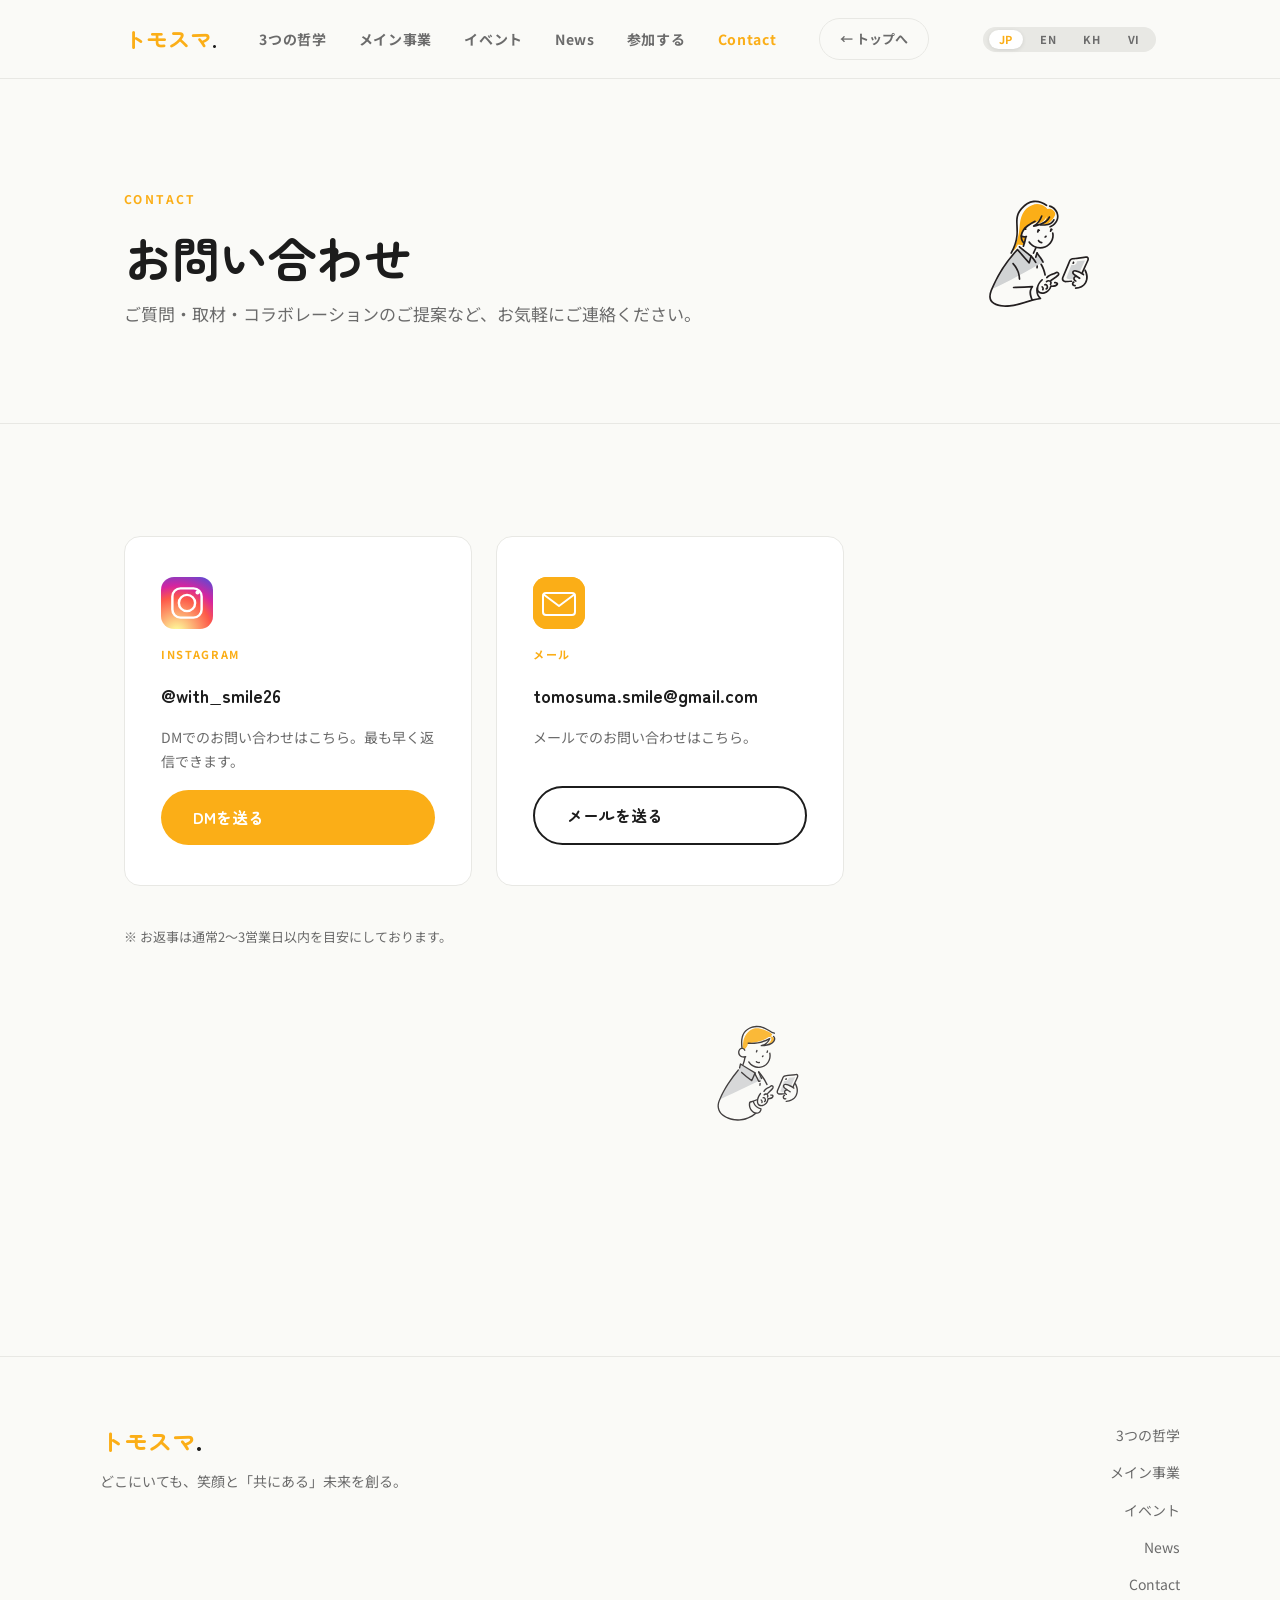
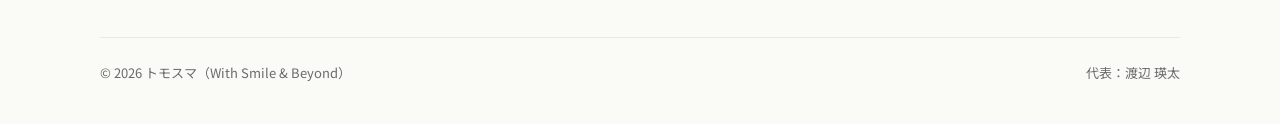
==== contact.html @ 536a94fe "feat: 全ページのナビに参加する→recruit.htmlリンク追加" ====
<!DOCTYPE html>
<html lang="ja">
<head>
  <meta charset="UTF-8" />
  <meta name="viewport" content="width=device-width, initial-scale=1.0" />
  <title>Contact｜トモスマ</title>
  <link rel="preconnect" href="https://fonts.googleapis.com" />
  <link rel="preconnect" href="https://fonts.gstatic.com" crossorigin />
  <link href="https://fonts.googleapis.com/css2?family=Noto+Sans+JP:wght@400;700&family=Noto+Sans+Khmer:wght@400;700&family=Zen+Maru+Gothic:wght@400;700&display=swap" rel="stylesheet" />
  <link rel="stylesheet" href="style.css" />
  <style>
    /* ---- CONTACT ONLY ---- */

    /* ヒーローレイアウト（テキスト＋イラスト横並び） */
    .page-hero .hero-inner {
      display: flex;
      align-items: center;
      gap: 48px;
    }
    .page-hero .hero-text { flex: 1; }
    .page-hero .hero-illust {
      flex: 0 0 220px;
      display: flex;
      justify-content: center;
    }
    .page-hero .hero-illust img {
      width: 200px;
      height: auto;
    }

    /* カードグリッド */
    .contact-grid {
      display: grid;
      grid-template-columns: repeat(auto-fill, minmax(300px, 1fr));
      gap: 24px;
      margin-top: 56px;
      max-width: 720px;
    }

    .contact-card {
      background: var(--color-surface);
      border: 1px solid var(--color-border);
      border-radius: var(--radius-md);
      padding: 40px 36px;
      display: flex;
      flex-direction: column;
      gap: 16px;
      transition: transform .25s, box-shadow .25s;
    }
    .contact-card:hover {
      transform: translateY(-4px);
      box-shadow: 0 16px 48px rgba(0,0,0,.08);
    }

    /* ロゴエリア */
    .contact-logo {
      width: 52px;
      height: 52px;
      border-radius: 14px;
      display: flex;
      align-items: center;
      justify-content: center;
      flex-shrink: 0;
    }
    .contact-logo svg { width: 52px; height: 52px; }

    /* メールロゴ背景 */
    .contact-logo-mail {
      background: var(--color-accent);
      border-radius: 14px;
    }

    .contact-service {
      font-size: 11px;
      font-weight: 700;
      letter-spacing: .15em;
      text-transform: uppercase;
      color: var(--color-accent);
    }

    .contact-id {
      font-family: var(--font-heading);
      font-size: 18px;
      font-weight: 700;
      word-break: break-all;
    }

    .contact-desc {
      font-size: 14px;
      color: var(--color-muted);
      line-height: 1.7;
      flex: 1;
    }

    .contact-note {
      margin-top: 40px;
      font-size: 13px;
      color: var(--color-muted);
    }

    /* カード下イラスト */
    .contact-illust-row {
      display: flex;
      justify-content: flex-end;
      margin-top: 48px;
      max-width: 720px;
      opacity: .85;
    }
    .contact-illust-row img { width: 160px; height: auto; }

    @media (max-width: 640px) {
      .contact-grid { grid-template-columns: 1fr; }
      .page-hero .hero-inner { flex-direction: column; gap: 24px; }
      .page-hero .hero-illust { flex: none; }
    }
  </style>
</head>
<body>

  <header>
    <nav>
      <a href="index.html" class="nav-logo">トモスマ<span>.</span></a>
      <ul class="nav-links">
        <li><a href="index.html#philosophy" data-i18n="nav.philosophy">3つの哲学</a></li>
        <li><a href="index.html#service"    data-i18n="nav.service">メイン事業</a></li>
        <li><a href="events.html"           data-i18n="nav.events">イベント</a></li>
        <li><a href="news.html"             data-i18n="nav.news">News</a></li>
        <li><a href="recruit.html"          data-i18n="nav.join">参加する</a></li>
        <li><a href="contact.html" class="active" data-i18n="nav.contact">Contact</a></li>
      </ul>
      <a href="index.html" style="display:inline-flex;align-items:center;gap:6px;padding:9px 20px;border-radius:99px;border:1.5px solid var(--color-border);font-size:13px;font-weight:700;color:var(--color-muted);transition:all .2s;white-space:nowrap;" onmouseover="this.style.borderColor='var(--color-accent)';this.style.color='var(--color-accent)'" onmouseout="this.style.borderColor='var(--color-border)';this.style.color='var(--color-muted)'" data-i18n="nav.back">← トップへ</a>
      <div class="lang-toggle" role="group" aria-label="言語切り替え">
        <button class="lang-btn" data-lang="ja">JP</button>
        <span class="lang-sep">|</span>
        <button class="lang-btn" data-lang="en">EN</button>
        <span class="lang-sep">|</span>
        <button class="lang-btn" data-lang="km">KH</button>
        <span class="lang-sep">|</span>
        <button class="lang-btn" data-lang="vi">VI</button>
      </div>
    </nav>
  </header>

  <main>
    <!-- PAGE HERO -->
    <section class="page-hero">
      <div class="container">
        <div class="hero-inner">
          <div class="hero-text">
            <p class="section-label" data-i18n="contact.label">Contact</p>
            <h1 class="section-title" data-i18n="contact.title">お問い合わせ</h1>
            <p class="section-body" style="margin-bottom:0;" data-i18n="contact.body">ご質問・取材・コラボレーションのご提案など、お気軽にご連絡ください。</p>
          </div>
          <!-- loosedrawing.com イラスト（スマホで話す女性） -->
          <div class="hero-illust">
            <img src="assets/illust/1170.svg" alt="" loading="lazy" />
          </div>
        </div>
      </div>
    </section>

    <!-- CONTACT CARDS -->
    <section class="section" style="padding-top: 56px;">
      <div class="container">
        <div class="contact-grid">

          <!-- Instagram -->
          <div class="contact-card">
            <!-- Instagram 公式グリフロゴ（SVGインライン） -->
            <div class="contact-logo">
              <svg viewBox="0 0 32 32" xmlns="http://www.w3.org/2000/svg" aria-label="Instagram">
                <defs>
                  <radialGradient id="ig-bg" cx="30%" cy="107%" r="150%">
                    <stop offset="0%"  stop-color="#fdf497"/>
                    <stop offset="5%"  stop-color="#fdf497"/>
                    <stop offset="45%" stop-color="#fd5949"/>
                    <stop offset="60%" stop-color="#d6249f"/>
                    <stop offset="90%" stop-color="#285AEB"/>
                  </radialGradient>
                </defs>
                <rect width="32" height="32" rx="8" fill="url(#ig-bg)"/>
                <rect x="7" y="7" width="18" height="18" rx="5" fill="none" stroke="white" stroke-width="1.5"/>
                <circle cx="16" cy="16" r="5" fill="none" stroke="white" stroke-width="1.5"/>
                <circle cx="22.5" cy="9.5" r="1.3" fill="white"/>
              </svg>
            </div>
            <p class="contact-service" data-i18n="contact.ig.label">Instagram</p>
            <p class="contact-id">@with_smile26</p>
            <p class="contact-desc" data-i18n="contact.ig.desc">DMでのお問い合わせはこちら。最も早く返信できます。</p>
            <a href="https://www.instagram.com/with_smile26" target="_blank" rel="noopener" class="btn btn-primary" data-i18n="contact.ig.btn">DMを送る</a>
          </div>

          <!-- Email -->
          <div class="contact-card">
            <div class="contact-logo contact-logo-mail">
              <svg viewBox="0 0 52 52" xmlns="http://www.w3.org/2000/svg" aria-label="メール">
                <rect width="52" height="52" rx="14" fill="#fbae17"/>
                <rect x="10" y="16" width="32" height="22" rx="3" fill="none" stroke="white" stroke-width="2"/>
                <polyline points="10,17 26,29 42,17" fill="none" stroke="white" stroke-width="2" stroke-linejoin="round"/>
              </svg>
            </div>
            <p class="contact-service" data-i18n="contact.mail.label">メール</p>
            <p class="contact-id">tomosuma.smile@gmail.com</p>
            <p class="contact-desc" data-i18n="contact.mail.desc">メールでのお問い合わせはこちら。</p>
            <a href="mailto:tomosuma.smile@gmail.com" class="btn btn-outline" data-i18n="contact.mail.btn">メールを送る</a>
          </div>

        </div>

        <p class="contact-note" data-i18n="contact.note">※ お返事は通常2〜3営業日以内を目安にしております。</p>

        <!-- loosedrawing.com イラスト（スマホ操作の男性） -->
        <div class="contact-illust-row">
          <img src="assets/illust/1169.svg" alt="" loading="lazy" />
        </div>
      </div>
    </section>
  </main>

  <footer>
    <div class="footer-inner">
      <div>
        <p class="footer-brand">トモスマ<span>.</span></p>
        <p class="footer-tagline" data-i18n="footer.tagline">どこにいても、笑顔と「共にある」未来を創る。</p>
      </div>
      <ul class="footer-links">
        <li><a href="index.html#philosophy" data-i18n="nav.philosophy">3つの哲学</a></li>
        <li><a href="index.html#service"    data-i18n="nav.service">メイン事業</a></li>
        <li><a href="events.html"           data-i18n="nav.events">イベント</a></li>
        <li><a href="news.html"             data-i18n="nav.news">News</a></li>
        <li><a href="contact.html"          data-i18n="nav.contact">Contact</a></li>
      </ul>
    </div>
    <div class="footer-bottom">
      <span data-i18n="footer.copy">© 2026 トモスマ（With Smile & Beyond）</span>
      <span data-i18n="footer.founder">代表：渡辺 瑛太</span>
    </div>
  </footer>

  <script src="i18n.js"></script>
</body>
</html>
---- style.css ----
/* ============================================================
   style.css — トモスマ 共通スタイル
   デザイン変更は :root の変数だけ触ればOK
============================================================ */

/* ---- TOKENS ---- */
:root {
  --color-bg:      #FAFAF7;
  --color-text:    #1C1C1C;
  --color-muted:   #6B6B6B;
  --color-accent:  #fbae17;
  --color-accent2: #FFD166;
  --color-surface: #FFFFFF;
  --color-border:  #E8E8E4;

  --font-heading:  'Zen Maru Gothic', sans-serif;
  --font-body:     'Noto Sans JP', sans-serif;

  --radius-sm:  8px;
  --radius-md:  16px;
  --radius-lg:  32px;

  --max-width:    1080px;
  --section-gap:  120px;
}

/* ---- RESET ---- */
*, *::before, *::after { box-sizing: border-box; margin: 0; padding: 0; }
html  { scroll-behavior: smooth; }
body  {
  font-family: var(--font-body);
  background: var(--color-bg);
  color: var(--color-text);
  line-height: 1.7;
  font-size: 16px;
}
img { max-width: 100%; display: block; }
a   { color: inherit; text-decoration: none; }

/* ---- UTILITY ---- */
.container {
  max-width: var(--max-width);
  margin: 0 auto;
  padding: 0 24px;
}
.section { padding: var(--section-gap) 0; }

.section-label {
  font-size: 12px;
  letter-spacing: .2em;
  text-transform: uppercase;
  color: var(--color-accent);
  font-weight: 700;
  margin-bottom: 12px;
}
.section-title {
  font-family: var(--font-heading);
  font-size: clamp(28px, 5vw, 48px);
  line-height: 1.3;
  margin-bottom: 24px;
}
.section-body {
  color: var(--color-muted);
  max-width: 640px;
  font-size: 17px;
}

/* ---- BUTTONS ---- */
.btn {
  display: inline-flex;
  align-items: center;
  gap: 8px;
  padding: 14px 32px;
  border-radius: var(--radius-lg);
  font-weight: 700;
  font-family: var(--font-heading);
  cursor: pointer;
  border: none;
  transition: transform .2s, box-shadow .2s;
}
.btn:hover { transform: translateY(-2px); box-shadow: 0 8px 24px rgba(0,0,0,.12); }
.btn-primary { background: var(--color-accent); color: #fff; }
.btn-outline  { border: 2px solid var(--color-text); color: var(--color-text); background: transparent; }
.btn-white    { background: #fff; color: var(--color-accent); }

/* ---- HEADER ---- */
header {
  position: sticky;
  top: 0;
  z-index: 100;
  background: rgba(250,250,247,.92);
  backdrop-filter: blur(12px);
  border-bottom: 1px solid var(--color-border);
}
nav {
  display: flex;
  align-items: center;
  justify-content: space-between;
  padding: 18px 24px;
  max-width: var(--max-width);
  margin: 0 auto;
}
.nav-logo {
  font-family: var(--font-heading);
  font-size: 22px;
  font-weight: 700;
  color: var(--color-accent);
}
.nav-logo span { color: var(--color-text); }
.nav-links {
  display: flex;
  list-style: none;
  gap: 32px;
}
.nav-links a {
  font-size: 14px;
  font-weight: 700;
  letter-spacing: .05em;
  color: var(--color-muted);
  transition: color .2s;
}
.nav-links a:hover,
.nav-links a.active { color: var(--color-accent); }
.nav-cta { margin-left: 24px; }

/* ---- PAGE HERO (inner pages) ---- */
.page-hero {
  padding: 80px 0 64px;
  border-bottom: 1px solid var(--color-border);
}
.page-hero .section-label { margin-bottom: 16px; }
.page-hero .section-title  { margin-bottom: 12px; }
.page-hero .section-body   { margin-bottom: 0; }

/* ---- TAG / BADGE ---- */
.tag {
  display: inline-block;
  font-size: 12px;
  font-weight: 700;
  padding: 4px 14px;
  border-radius: 99px;
  border: 1px solid var(--color-border);
  background: var(--color-bg);
  color: var(--color-muted);
}
.tag-accent { background: var(--color-accent); color: #fff; border-color: var(--color-accent); }
.tag-yellow { background: var(--color-accent2); color: var(--color-text); border-color: var(--color-accent2); }

/* ---- FOOTER ---- */
footer {
  padding: 64px 24px 40px;
  border-top: 1px solid var(--color-border);
  margin-top: 80px;
}
.footer-inner {
  max-width: var(--max-width);
  margin: 0 auto;
  display: grid;
  grid-template-columns: 1fr auto;
  gap: 48px;
  align-items: start;
}
.footer-brand {
  font-family: var(--font-heading);
  font-size: 24px;
  font-weight: 700;
  color: var(--color-accent);
  margin-bottom: 8px;
}
.footer-brand span { color: var(--color-text); }
.footer-tagline { color: var(--color-muted); font-size: 14px; }
.footer-links {
  display: flex;
  flex-direction: column;
  gap: 10px;
  list-style: none;
  text-align: right;
}
.footer-links a { font-size: 14px; color: var(--color-muted); transition: color .2s; }
.footer-links a:hover { color: var(--color-accent); }
.footer-bottom {
  max-width: var(--max-width);
  margin: 40px auto 0;
  padding-top: 24px;
  border-top: 1px solid var(--color-border);
  font-size: 13px;
  color: var(--color-muted);
  display: flex;
  justify-content: space-between;
  flex-wrap: wrap;
  gap: 8px;
}

/* ---- LANG TOGGLE ---- */
.lang-toggle {
  display: inline-flex;
  align-items: center;
  gap: 2px;
  background: var(--color-border);
  border-radius: 99px;
  padding: 3px 6px;
  margin-left: 12px;
}
.lang-btn {
  border: none;
  background: transparent;
  font-size: 11px;
  font-weight: 700;
  letter-spacing: .06em;
  color: var(--color-muted);
  cursor: pointer;
  padding: 4px 10px;
  border-radius: 99px;
  transition: all .2s;
  line-height: 1;
  font-family: var(--font-body);
}
.lang-btn.active {
  background: var(--color-surface);
  color: var(--color-accent);
  box-shadow: 0 1px 4px rgba(0,0,0,.10);
}
.lang-btn:hover:not(.active) { color: var(--color-text); }
.lang-sep {
  color: var(--color-border);
  font-size: 11px;
  user-select: none;
  pointer-events: none;
}

/* ---- LUCIDE ICONS ---- */
i[data-lucide] { display: inline-block; vertical-align: -0.125em; }

/* ---- RESPONSIVE ---- */
@media (max-width: 768px) {
  :root { --section-gap: 80px; }
  .nav-links, .nav-cta { display: none; }
  .footer-inner { grid-template-columns: 1fr; }
  .footer-links { text-align: left; }
}
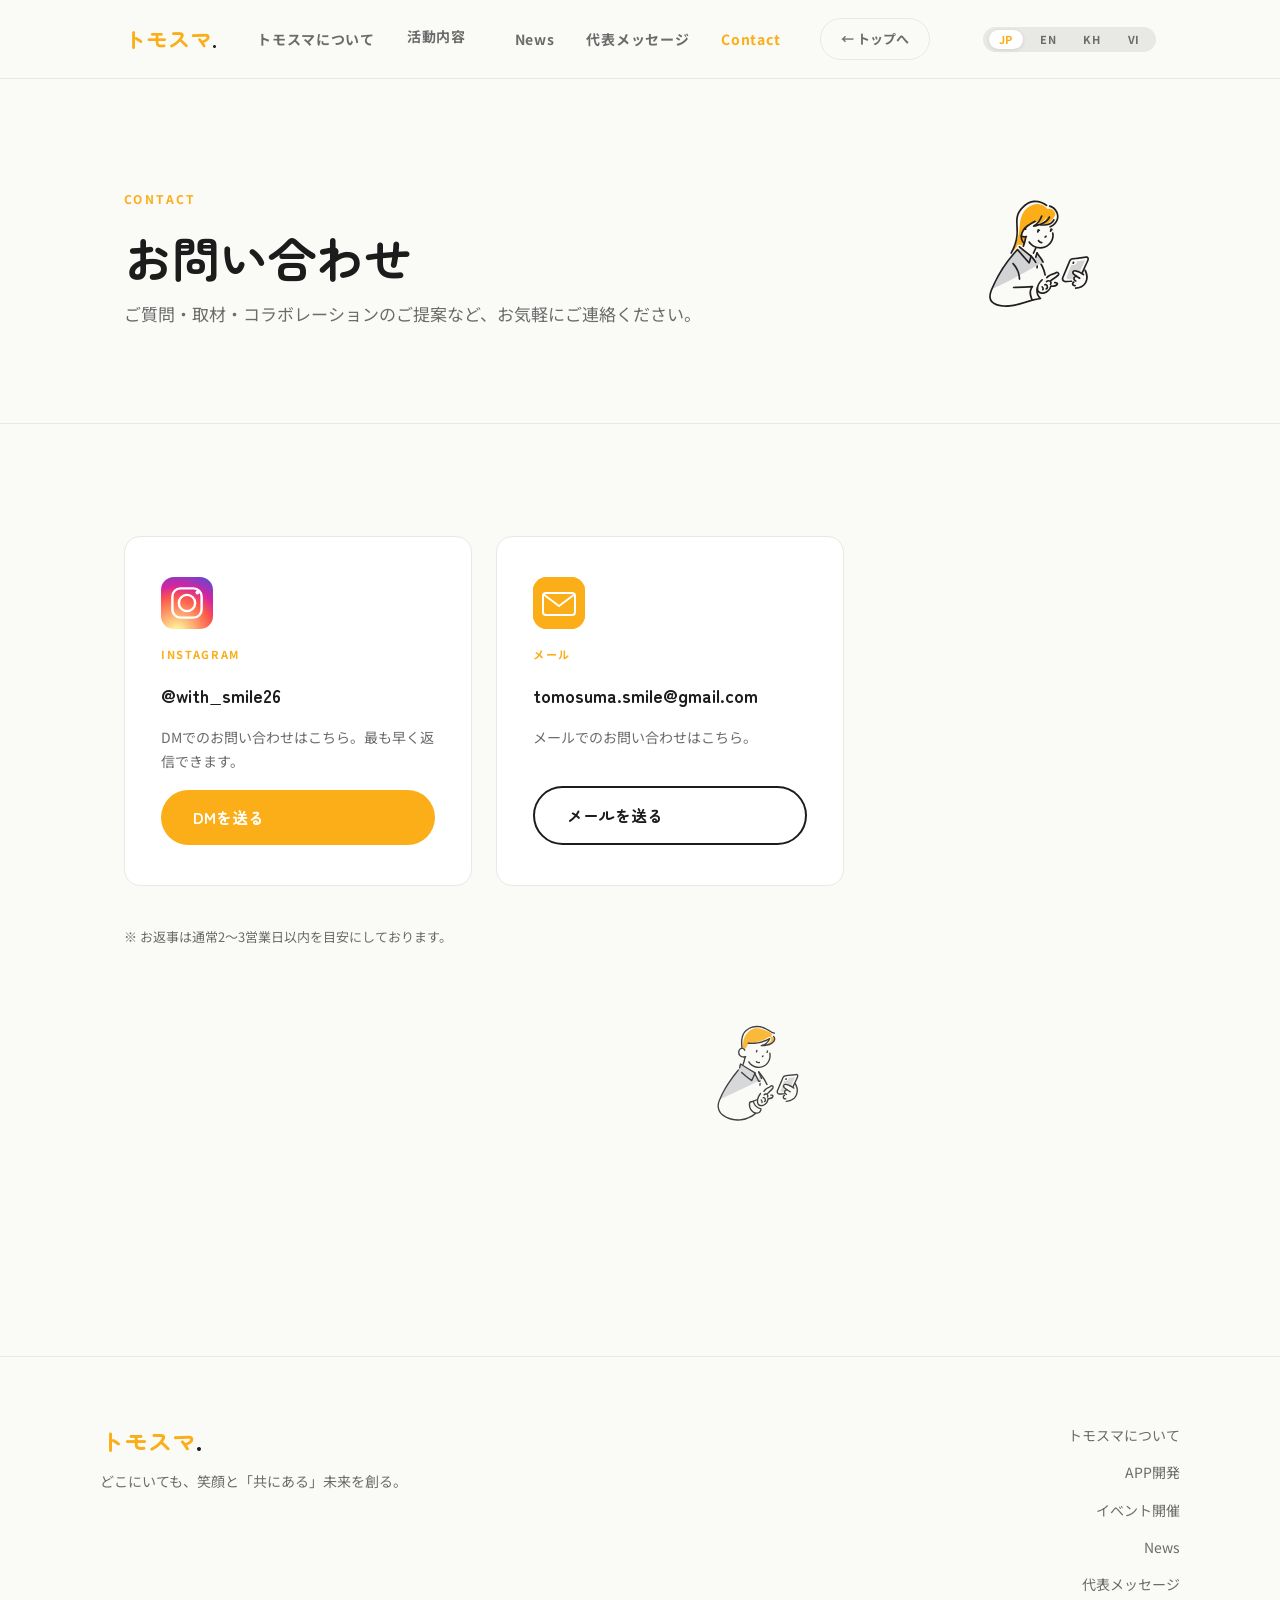
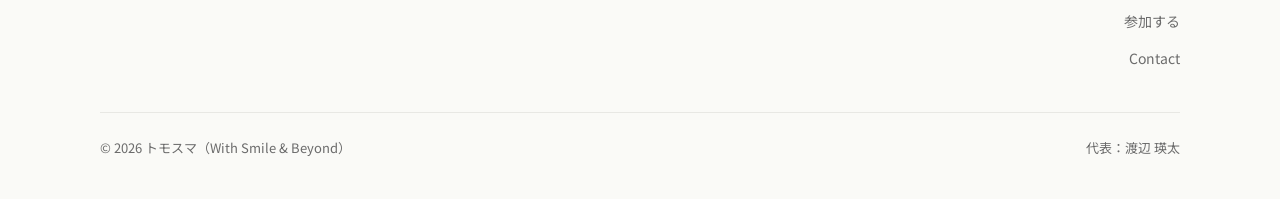
==== commit 867e0957: "nav: 活動内容ドロップダウン追加・代表メッセージリンク追加・メンバー数10名に更新 - 全ページのnavに「活動内容」ドロップダウン（SNS発信/APP開発/イベント開催）を追加 - 「代表メッセ" ====
--- a/contact.html
+++ b/contact.html
@@ -121,14 +121,20 @@
     <nav>
       <a href="index.html" class="nav-logo">トモスマ<span>.</span></a>
       <ul class="nav-links">
-        <li><a href="index.html#philosophy" data-i18n="nav.philosophy">3つの哲学</a></li>
-        <li><a href="index.html#service"    data-i18n="nav.service">メイン事業</a></li>
-        <li><a href="events.html"           data-i18n="nav.events">イベント</a></li>
-        <li><a href="news.html"             data-i18n="nav.news">News</a></li>
-        <li><a href="recruit.html"          data-i18n="nav.join">参加する</a></li>
-        <li><a href="contact.html" class="active" data-i18n="nav.contact">Contact</a></li>
+        <li><a href="index.html#philosophy">トモスマについて</a></li>
+        <li class="nav-dropdown">
+          <a href="index.html#service" class="nav-dropdown-trigger">活動内容 <i data-lucide="chevron-down" style="width:13px;height:13px;"></i></a>
+          <ul class="nav-dropdown-menu">
+            <li><a href="index.html#service">SNS発信</a></li>
+            <li><a href="products.html">APP開発</a></li>
+            <li><a href="events.html">イベント開催</a></li>
+          </ul>
+        </li>
+        <li><a href="news.html">News</a></li>
+        <li><a href="message.html">代表メッセージ</a></li>
+        <li><a href="contact.html" class="active">Contact</a></li>
       </ul>
-      <a href="index.html" style="display:inline-flex;align-items:center;gap:6px;padding:9px 20px;border-radius:99px;border:1.5px solid var(--color-border);font-size:13px;font-weight:700;color:var(--color-muted);transition:all .2s;white-space:nowrap;" onmouseover="this.style.borderColor='var(--color-accent)';this.style.color='var(--color-accent)'" onmouseout="this.style.borderColor='var(--color-border)';this.style.color='var(--color-muted)'" data-i18n="nav.back">← トップへ</a>
+      <a href="index.html" class="nav-back" style="display:inline-flex;align-items:center;gap:6px;padding:9px 20px;border-radius:99px;border:1.5px solid var(--color-border);font-size:13px;font-weight:700;color:var(--color-muted);transition:all .2s;white-space:nowrap;" onmouseover="this.style.borderColor='var(--color-accent)';this.style.color='var(--color-accent)'" onmouseout="this.style.borderColor='var(--color-border)';this.style.color='var(--color-muted)'" data-i18n="nav.back">← トップへ</a>
       <div class="lang-toggle" role="group" aria-label="言語切り替え">
         <button class="lang-btn" data-lang="ja">JP</button>
         <span class="lang-sep">|</span>
@@ -138,8 +144,32 @@
         <span class="lang-sep">|</span>
         <button class="lang-btn" data-lang="vi">VI</button>
       </div>
+      <button class="hamburger" id="hamburger-btn" aria-label="メニューを開く">
+        <span></span><span></span><span></span>
+      </button>
     </nav>
   </header>
+
+  <div class="mobile-menu" id="mobile-menu">
+    <div class="mobile-menu-overlay" id="mobile-overlay"></div>
+    <div class="mobile-menu-panel">
+      <ul class="mobile-menu-links">
+        <li><a href="index.html#philosophy" class="mobile-link">トモスマについて</a></li>
+        <li><a href="message.html" class="mobile-link"><i data-lucide="message-square" style="width:16px;height:16px;margin-right:6px;vertical-align:-2px;"></i>代表メッセージ</a></li>
+        <hr class="mobile-menu-divider">
+        <p style="font-size:11px;font-weight:700;color:var(--color-muted);padding:6px 20px 2px;letter-spacing:.08em;">活動内容</p>
+        <li><a href="index.html#service" class="mobile-link"><i data-lucide="instagram" style="width:16px;height:16px;margin-right:6px;vertical-align:-2px;"></i>SNS発信</a></li>
+        <li><a href="products.html" class="mobile-link"><i data-lucide="smartphone" style="width:16px;height:16px;margin-right:6px;vertical-align:-2px;"></i>APP開発</a></li>
+        <li><a href="events.html" class="mobile-link"><i data-lucide="calendar" style="width:16px;height:16px;margin-right:6px;vertical-align:-2px;"></i>イベント開催</a></li>
+        <hr class="mobile-menu-divider">
+        <li><a href="news.html" class="mobile-link"><i data-lucide="newspaper" style="width:16px;height:16px;margin-right:6px;vertical-align:-2px;"></i>News</a></li>
+        <li><a href="contact.html" class="mobile-link"><i data-lucide="mail" style="width:16px;height:16px;margin-right:6px;vertical-align:-2px;"></i>Contact</a></li>
+      </ul>
+      <div class="mobile-menu-cta">
+        <a href="recruit.html" class="btn btn-primary mobile-link" data-i18n="nav.join_btn">メンバー募集</a>
+      </div>
+    </div>
+  </div>
 
   <main>
     <!-- PAGE HERO -->
@@ -224,11 +254,13 @@
         <p class="footer-tagline" data-i18n="footer.tagline">どこにいても、笑顔と「共にある」未来を創る。</p>
       </div>
       <ul class="footer-links">
-        <li><a href="index.html#philosophy" data-i18n="nav.philosophy">3つの哲学</a></li>
-        <li><a href="index.html#service"    data-i18n="nav.service">メイン事業</a></li>
-        <li><a href="events.html"           data-i18n="nav.events">イベント</a></li>
-        <li><a href="news.html"             data-i18n="nav.news">News</a></li>
-        <li><a href="contact.html"          data-i18n="nav.contact">Contact</a></li>
+        <li><a href="index.html#philosophy">トモスマについて</a></li>
+        <li><a href="products.html">APP開発</a></li>
+        <li><a href="events.html">イベント開催</a></li>
+        <li><a href="news.html">News</a></li>
+        <li><a href="message.html">代表メッセージ</a></li>
+        <li><a href="recruit.html">参加する</a></li>
+        <li><a href="contact.html">Contact</a></li>
       </ul>
     </div>
     <div class="footer-bottom">
@@ -238,5 +270,17 @@
   </footer>
 
   <script src="i18n.js"></script>
+  <script>
+    /* ---- ハンバーガーメニュー ---- */
+    const hamburgerBtn = document.getElementById('hamburger-btn');
+    const mobileMenu   = document.getElementById('mobile-menu');
+    const overlay      = document.getElementById('mobile-overlay');
+    function openMenu()  { mobileMenu.classList.add('open'); hamburgerBtn.classList.add('open'); document.body.style.overflow = 'hidden'; }
+    function closeMenu() { mobileMenu.classList.remove('open'); hamburgerBtn.classList.remove('open'); document.body.style.overflow = ''; }
+    hamburgerBtn.addEventListener('click', () => { mobileMenu.classList.contains('open') ? closeMenu() : openMenu(); });
+    overlay.addEventListener('click', closeMenu);
+    document.addEventListener('keydown', e => { if (e.key === 'Escape') closeMenu(); });
+    document.querySelectorAll('.mobile-link').forEach(l => l.addEventListener('click', closeMenu));
+  </script>
 </body>
 </html>
--- a/style.css
+++ b/style.css
@@ -123,6 +123,20 @@
 .nav-links a.active { color: var(--color-accent); }
 .nav-cta { margin-left: 24px; }
 
+/* ---- ドロップダウン ---- */
+.nav-dropdown { position: relative; }
+.nav-dropdown-trigger { display: flex; align-items: center; gap: 4px; cursor: pointer; }
+.nav-dropdown-menu {
+  display: none; position: absolute; top: calc(100% + 10px); left: 50%;
+  transform: translateX(-50%); background: #fff;
+  border: 1px solid var(--color-border); border-radius: 12px;
+  padding: 6px 0; min-width: 130px; list-style: none;
+  box-shadow: 0 8px 24px rgba(0,0,0,.08); z-index: 999;
+}
+.nav-dropdown:hover .nav-dropdown-menu { display: block; }
+.nav-dropdown-menu li a { display: block; padding: 9px 18px; font-size: 13px; font-weight: 700; color: var(--color-muted); white-space: nowrap; transition: color .2s, background .2s; }
+.nav-dropdown-menu li a:hover { color: var(--color-accent); background: #fafaf7; }
+
 /* ---- PAGE HERO (inner pages) ---- */
 .page-hero {
   padding: 80px 0 64px;
@@ -231,10 +245,94 @@
 /* ---- LUCIDE ICONS ---- */
 i[data-lucide] { display: inline-block; vertical-align: -0.125em; }
 
+/* ---- HAMBURGER ---- */
+.hamburger {
+  display: none;
+  flex-direction: column;
+  justify-content: center;
+  gap: 5px;
+  width: 40px;
+  height: 40px;
+  padding: 6px;
+  cursor: pointer;
+  background: none;
+  border: none;
+  border-radius: 8px;
+  transition: background .2s;
+  flex-shrink: 0;
+}
+.hamburger:hover { background: var(--color-border); }
+.hamburger span {
+  display: block;
+  width: 100%;
+  height: 2px;
+  background: var(--color-text);
+  border-radius: 2px;
+  transition: transform .3s, opacity .3s;
+  transform-origin: center;
+}
+.hamburger.open span:nth-child(1) { transform: translateY(7px) rotate(45deg); }
+.hamburger.open span:nth-child(2) { opacity: 0; transform: scaleX(0); }
+.hamburger.open span:nth-child(3) { transform: translateY(-7px) rotate(-45deg); }
+
+/* ---- MOBILE MENU ---- */
+.mobile-menu {
+  display: none;
+  position: fixed;
+  inset: 0;
+  z-index: 199;
+}
+.mobile-menu.open { display: block; }
+.mobile-menu-overlay {
+  position: absolute;
+  inset: 0;
+  background: rgba(0,0,0,.4);
+  backdrop-filter: blur(2px);
+}
+.mobile-menu-panel {
+  position: absolute;
+  top: 0; right: 0;
+  width: min(280px, 80vw);
+  height: 100%;
+  background: var(--color-surface);
+  padding: 80px 0 40px;
+  display: flex;
+  flex-direction: column;
+  transform: translateX(100%);
+  transition: transform .3s cubic-bezier(.4,0,.2,1);
+  overflow-y: auto;
+}
+.mobile-menu.open .mobile-menu-panel { transform: translateX(0); }
+.mobile-menu-links {
+  list-style: none;
+  display: flex;
+  flex-direction: column;
+  padding: 0 8px;
+}
+.mobile-menu-links a {
+  display: block;
+  padding: 14px 20px;
+  font-size: 16px;
+  font-weight: 700;
+  font-family: var(--font-heading);
+  color: var(--color-text);
+  border-radius: 10px;
+  transition: background .15s, color .15s;
+}
+.mobile-menu-links a:hover,
+.mobile-menu-links a.active { color: var(--color-accent); }
+.mobile-menu-links a:hover { background: var(--color-bg); }
+.mobile-menu-divider { border: none; border-top: 1px solid var(--color-border); margin: 12px 20px; }
+.mobile-menu-cta { padding: 0 20px; margin-top: 8px; }
+.mobile-menu-cta .btn { width: 100%; justify-content: center; font-size: 15px; }
+
 /* ---- RESPONSIVE ---- */
+@media (max-width: 1200px) {
+  .nav-links, .nav-cta, .nav-back { display: none; }
+  .hamburger { display: flex; }
+}
 @media (max-width: 768px) {
   :root { --section-gap: 80px; }
-  .nav-links, .nav-cta { display: none; }
   .footer-inner { grid-template-columns: 1fr; }
   .footer-links { text-align: left; }
 }
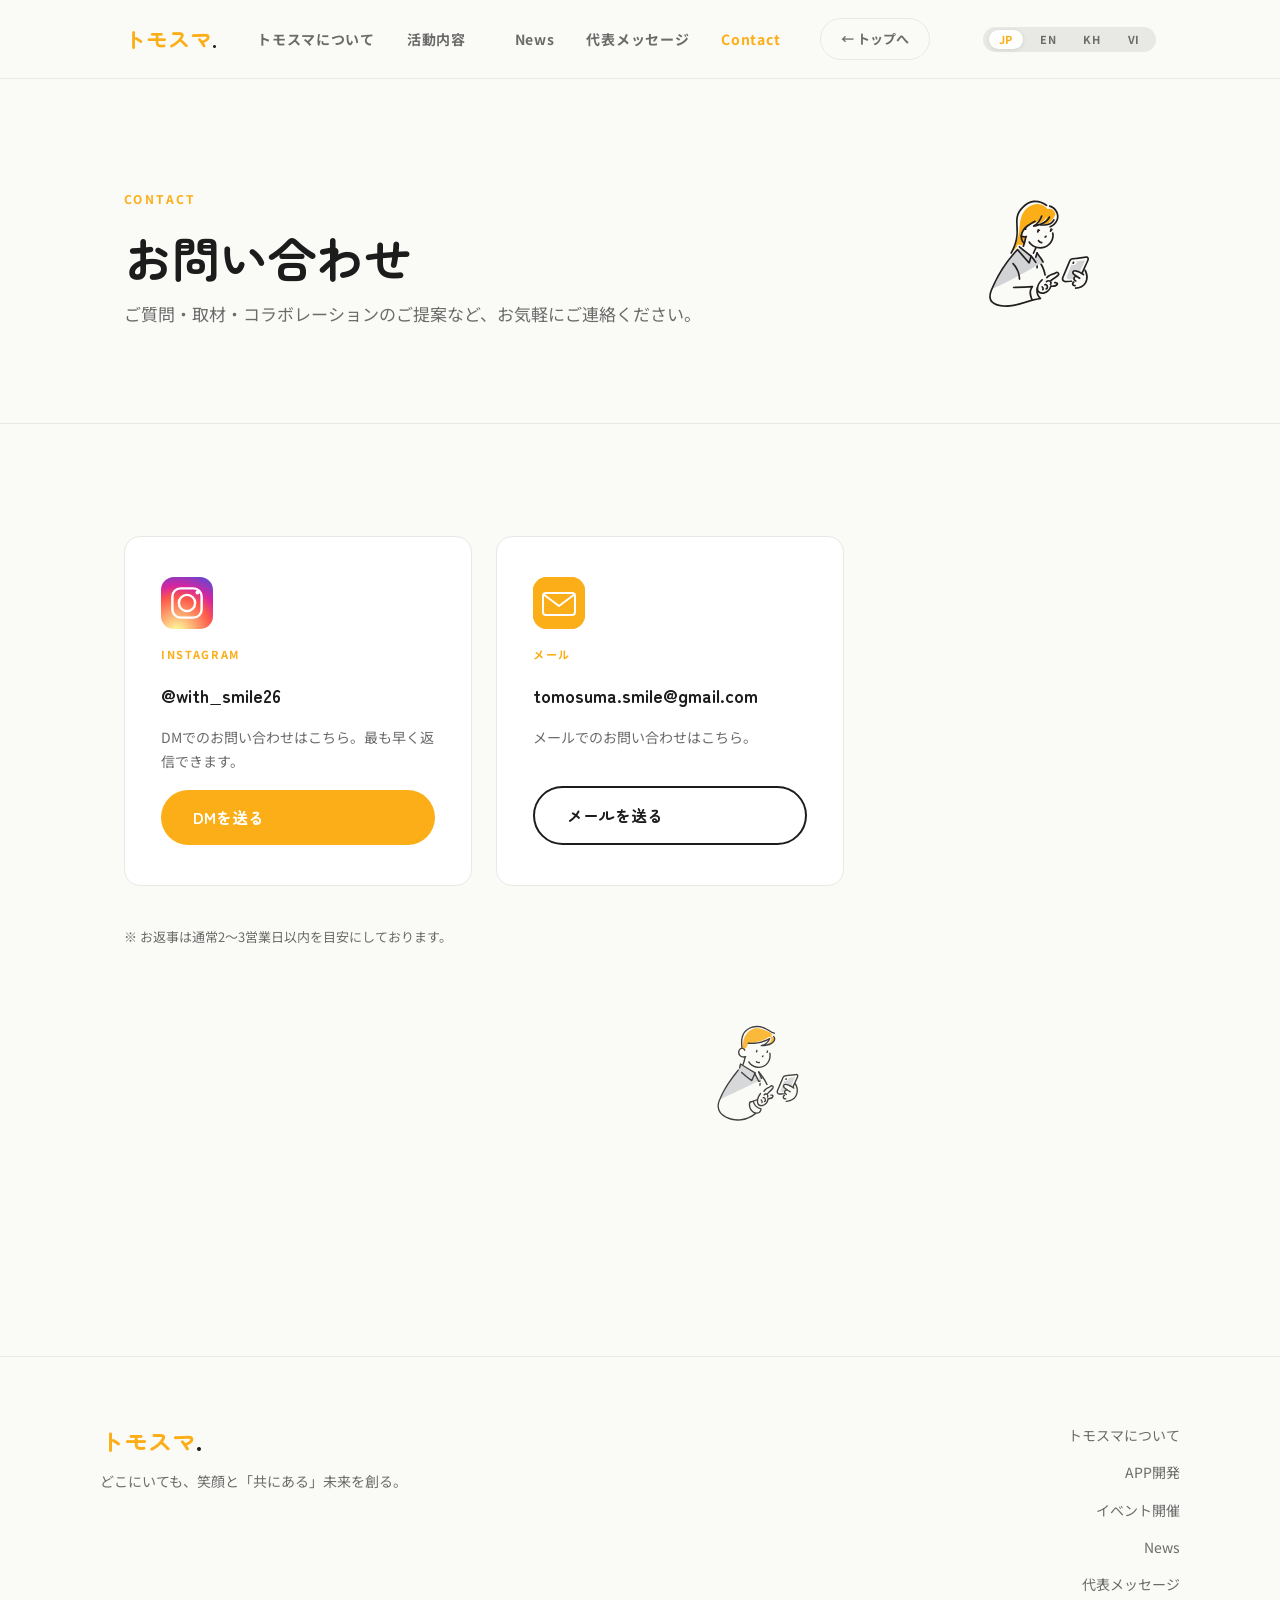
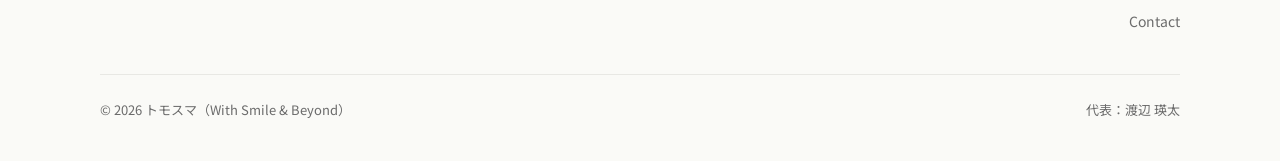
==== commit 13e694f8: "メンバー募集ページを非公開化（導線のみ削除） HP全ページのrecruitリンク・CTAボタン・フッターリンクを削除。 recruit.html自体は削除せずURLで直接アクセス可能な状態を維持。  " ====
--- a/contact.html
+++ b/contact.html
@@ -166,7 +166,6 @@
         <li><a href="contact.html" class="mobile-link"><i data-lucide="mail" style="width:16px;height:16px;margin-right:6px;vertical-align:-2px;"></i>Contact</a></li>
       </ul>
       <div class="mobile-menu-cta">
-        <a href="recruit.html" class="btn btn-primary mobile-link" data-i18n="nav.join_btn">メンバー募集</a>
       </div>
     </div>
   </div>
@@ -259,7 +258,6 @@
         <li><a href="events.html">イベント開催</a></li>
         <li><a href="news.html">News</a></li>
         <li><a href="message.html">代表メッセージ</a></li>
-        <li><a href="recruit.html">参加する</a></li>
         <li><a href="contact.html">Contact</a></li>
       </ul>
     </div>
--- a/style.css
+++ b/style.css
@@ -108,6 +108,7 @@
 }
 .nav-logo span { color: var(--color-text); }
 .nav-links {
+  align-items: center;
   display: flex;
   list-style: none;
   gap: 32px;
@@ -125,15 +126,18 @@
 
 /* ---- ドロップダウン ---- */
 .nav-dropdown { position: relative; }
-.nav-dropdown-trigger { display: flex; align-items: center; gap: 4px; cursor: pointer; }
+.nav-dropdown-trigger { display: inline-flex; align-items: center; gap: 4px; cursor: pointer; line-height: inherit; }
 .nav-dropdown-menu {
-  display: none; position: absolute; top: calc(100% + 10px); left: 50%;
+  display: none; position: absolute; top: 100%; left: 50%;
   transform: translateX(-50%); background: #fff;
   border: 1px solid var(--color-border); border-radius: 12px;
-  padding: 6px 0; min-width: 130px; list-style: none;
+  padding: 10px 0 6px; min-width: 130px; list-style: none;
   box-shadow: 0 8px 24px rgba(0,0,0,.08); z-index: 999;
 }
 .nav-dropdown:hover .nav-dropdown-menu { display: block; }
+.nav-dropdown-menu::before {
+  content: ''; position: absolute; top: -12px; left: 0; right: 0; height: 12px;
+}
 .nav-dropdown-menu li a { display: block; padding: 9px 18px; font-size: 13px; font-weight: 700; color: var(--color-muted); white-space: nowrap; transition: color .2s, background .2s; }
 .nav-dropdown-menu li a:hover { color: var(--color-accent); background: #fafaf7; }
 
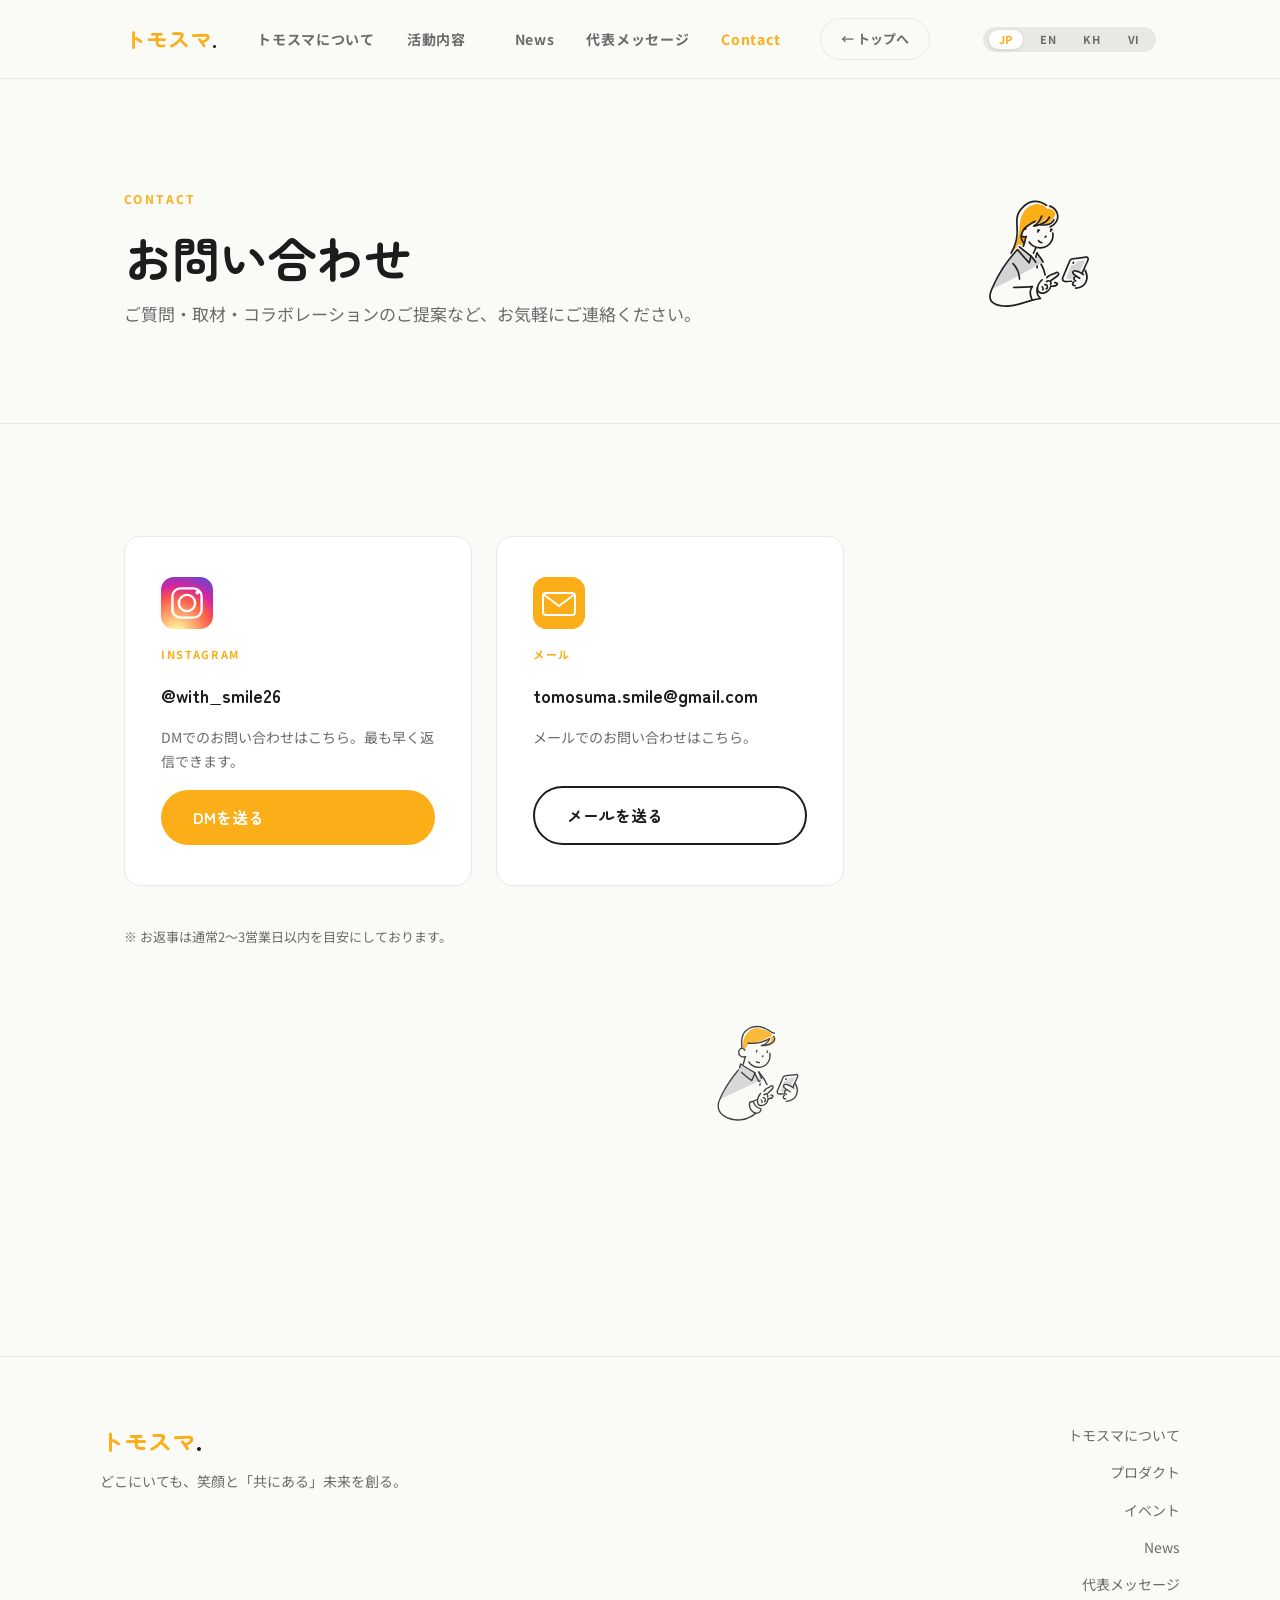
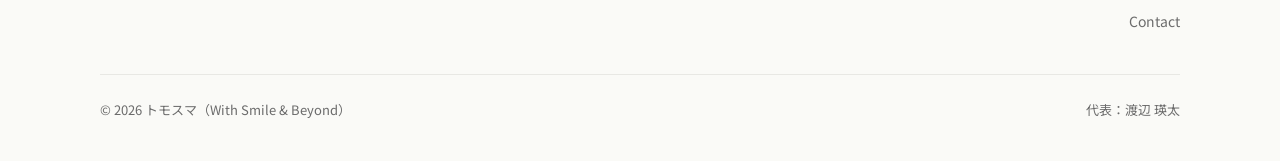
==== commit 4ca2a3e7: "エントリーフォームを更新" ====
--- a/contact.html
+++ b/contact.html
@@ -121,18 +121,18 @@
     <nav>
       <a href="index.html" class="nav-logo">トモスマ<span>.</span></a>
       <ul class="nav-links">
-        <li><a href="index.html#philosophy">トモスマについて</a></li>
+        <li><a href="index.html#philosophy"><span data-i18n="nav.about">トモスマについて</span></a></li>
         <li class="nav-dropdown">
           <a href="index.html#service" class="nav-dropdown-trigger">活動内容 <i data-lucide="chevron-down" style="width:13px;height:13px;"></i></a>
           <ul class="nav-dropdown-menu">
             <li><a href="index.html#service">SNS発信</a></li>
-            <li><a href="products.html">APP開発</a></li>
-            <li><a href="events.html">イベント開催</a></li>
+            <li><a href="products.html"><span data-i18n="nav.products">APP開発</span></a></li>
+            <li><a href="events.html"><span data-i18n="nav.events">イベント開催</span></a></li>
           </ul>
         </li>
-        <li><a href="news.html">News</a></li>
-        <li><a href="message.html">代表メッセージ</a></li>
-        <li><a href="contact.html" class="active">Contact</a></li>
+        <li><a href="news.html"><span data-i18n="nav.news">News</span></a></li>
+        <li><a href="message.html"><span data-i18n="nav.message">代表メッセージ</span></a></li>
+        <li><a href="contact.html" class="active"><span data-i18n="nav.contact">Contact</span></a></li>
       </ul>
       <a href="index.html" class="nav-back" style="display:inline-flex;align-items:center;gap:6px;padding:9px 20px;border-radius:99px;border:1.5px solid var(--color-border);font-size:13px;font-weight:700;color:var(--color-muted);transition:all .2s;white-space:nowrap;" onmouseover="this.style.borderColor='var(--color-accent)';this.style.color='var(--color-accent)'" onmouseout="this.style.borderColor='var(--color-border)';this.style.color='var(--color-muted)'" data-i18n="nav.back">← トップへ</a>
       <div class="lang-toggle" role="group" aria-label="言語切り替え">
@@ -154,7 +154,7 @@
     <div class="mobile-menu-overlay" id="mobile-overlay"></div>
     <div class="mobile-menu-panel">
       <ul class="mobile-menu-links">
-        <li><a href="index.html#philosophy" class="mobile-link">トモスマについて</a></li>
+        <li><a href="index.html#philosophy" class="mobile-link"><span data-i18n="nav.about">トモスマについて</span></a></li>
         <li><a href="message.html" class="mobile-link"><i data-lucide="message-square" style="width:16px;height:16px;margin-right:6px;vertical-align:-2px;"></i>代表メッセージ</a></li>
         <hr class="mobile-menu-divider">
         <p style="font-size:11px;font-weight:700;color:var(--color-muted);padding:6px 20px 2px;letter-spacing:.08em;">活動内容</p>
@@ -253,12 +253,12 @@
         <p class="footer-tagline" data-i18n="footer.tagline">どこにいても、笑顔と「共にある」未来を創る。</p>
       </div>
       <ul class="footer-links">
-        <li><a href="index.html#philosophy">トモスマについて</a></li>
-        <li><a href="products.html">APP開発</a></li>
-        <li><a href="events.html">イベント開催</a></li>
-        <li><a href="news.html">News</a></li>
-        <li><a href="message.html">代表メッセージ</a></li>
-        <li><a href="contact.html">Contact</a></li>
+        <li><a href="index.html#philosophy"><span data-i18n="nav.about">トモスマについて</span></a></li>
+        <li><a href="products.html"><span data-i18n="nav.products">APP開発</span></a></li>
+        <li><a href="events.html"><span data-i18n="nav.events">イベント開催</span></a></li>
+        <li><a href="news.html"><span data-i18n="nav.news">News</span></a></li>
+        <li><a href="message.html"><span data-i18n="nav.message">代表メッセージ</span></a></li>
+        <li><a href="contact.html"><span data-i18n="nav.contact">Contact</span></a></li>
       </ul>
     </div>
     <div class="footer-bottom">
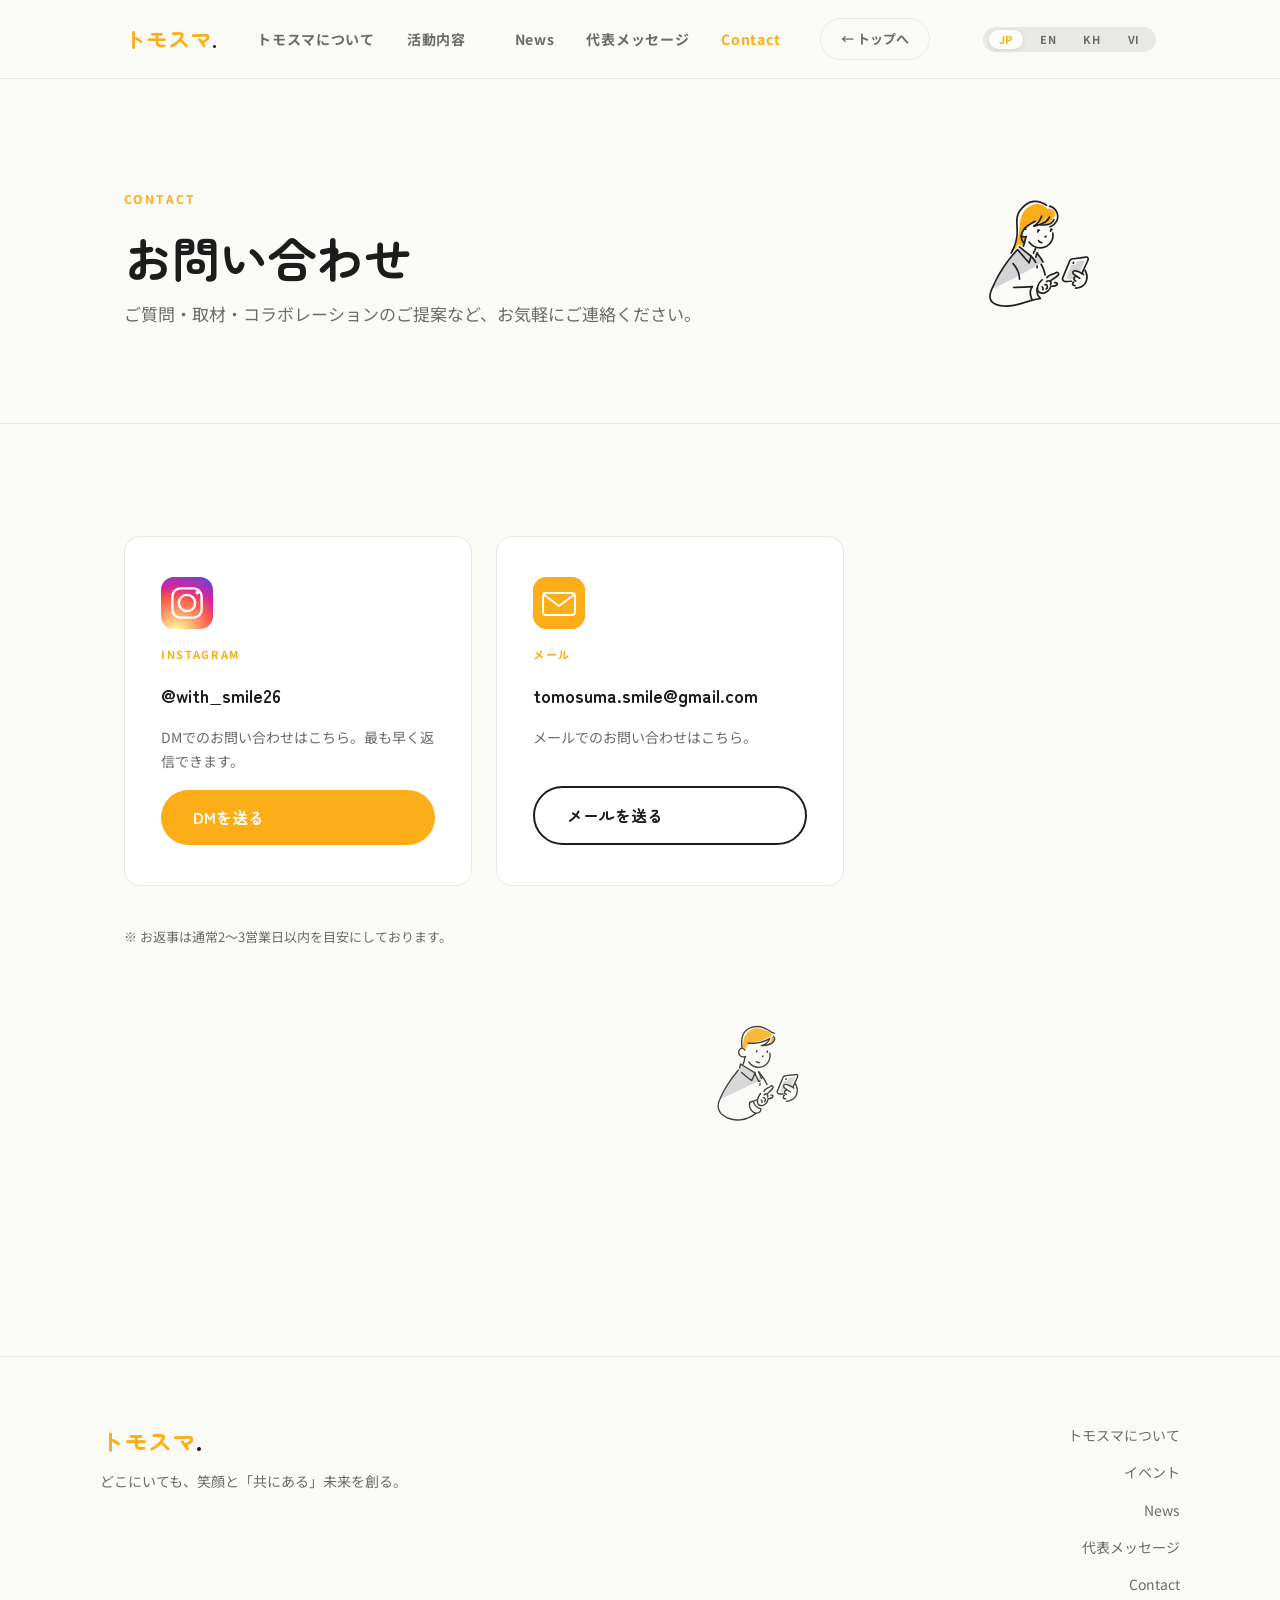
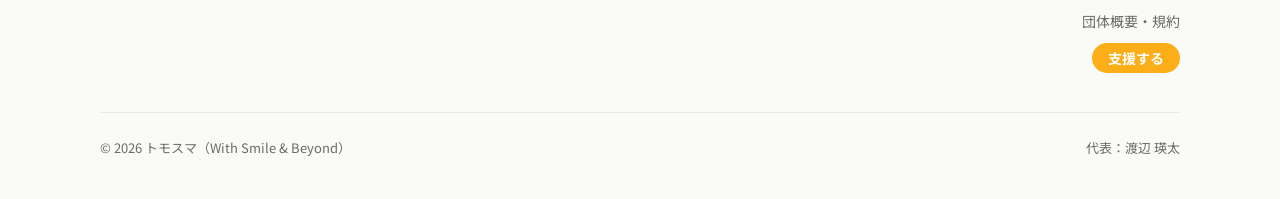
==== commit 5ea383ab: "feat: move sponsor link to last in all footers with yellow badge, sort news by date Co-Authored-By: " ====
--- a/contact.html
+++ b/contact.html
@@ -157,12 +157,11 @@
         <li><a href="index.html#philosophy" class="mobile-link"><span data-i18n="nav.about">トモスマについて</span></a></li>
         <li><a href="message.html" class="mobile-link"><i data-lucide="message-square" style="width:16px;height:16px;margin-right:6px;vertical-align:-2px;"></i>代表メッセージ</a></li>
         <hr class="mobile-menu-divider">
-        <p style="font-size:11px;font-weight:700;color:var(--color-muted);padding:6px 20px 2px;letter-spacing:.08em;">活動内容</p>
-        <li><a href="index.html#service" class="mobile-link"><i data-lucide="instagram" style="width:16px;height:16px;margin-right:6px;vertical-align:-2px;"></i>SNS発信</a></li>
-        <li><a href="products.html" class="mobile-link"><i data-lucide="smartphone" style="width:16px;height:16px;margin-right:6px;vertical-align:-2px;"></i>APP開発</a></li>
-        <li><a href="events.html" class="mobile-link"><i data-lucide="calendar" style="width:16px;height:16px;margin-right:6px;vertical-align:-2px;"></i>イベント開催</a></li>
+        <li><a href="index.html#service" class="mobile-link"><i data-lucide="layout-grid" style="width:16px;height:16px;margin-right:6px;vertical-align:-2px;"></i>活動内容</a></li>
+        <li><a href="events.html" class="mobile-link"><i data-lucide="calendar" style="width:16px;height:16px;margin-right:6px;vertical-align:-2px;"></i>イベント</a></li>
         <hr class="mobile-menu-divider">
         <li><a href="news.html" class="mobile-link"><i data-lucide="newspaper" style="width:16px;height:16px;margin-right:6px;vertical-align:-2px;"></i>News</a></li>
+        <li><a href="sponsor.html" class="mobile-link"><i data-lucide="heart-handshake" style="width:16px;height:16px;margin-right:6px;vertical-align:-2px;"></i>支援する</a></li>
         <li><a href="contact.html" class="mobile-link"><i data-lucide="mail" style="width:16px;height:16px;margin-right:6px;vertical-align:-2px;"></i>Contact</a></li>
       </ul>
       <div class="mobile-menu-cta">
@@ -252,13 +251,14 @@
         <p class="footer-brand">トモスマ<span>.</span></p>
         <p class="footer-tagline" data-i18n="footer.tagline">どこにいても、笑顔と「共にある」未来を創る。</p>
       </div>
-      <ul class="footer-links">
+            <ul class="footer-links">
         <li><a href="index.html#philosophy"><span data-i18n="nav.about">トモスマについて</span></a></li>
-        <li><a href="products.html"><span data-i18n="nav.products">APP開発</span></a></li>
         <li><a href="events.html"><span data-i18n="nav.events">イベント開催</span></a></li>
         <li><a href="news.html"><span data-i18n="nav.news">News</span></a></li>
         <li><a href="message.html"><span data-i18n="nav.message">代表メッセージ</span></a></li>
         <li><a href="contact.html"><span data-i18n="nav.contact">Contact</span></a></li>
+        <li><a href="legal.html"><span data-i18n="nav.legal">団体概要・規約</span></a></li>
+        <li class="footer-sponsor"><a href="sponsor.html"><span data-i18n="nav.sponsor">支援する</span></a></li>
       </ul>
     </div>
     <div class="footer-bottom">
--- a/style.css
+++ b/style.css
@@ -196,6 +196,11 @@
 }
 .footer-links a { font-size: 14px; color: var(--color-muted); transition: color .2s; }
 .footer-links a:hover { color: var(--color-accent); }
+.footer-links .footer-sponsor a {
+  background: var(--color-accent); color: #fff;
+  padding: 5px 16px; border-radius: 99px; font-weight: 700;
+}
+.footer-links .footer-sponsor a:hover { color: #fff; opacity: .85; }
 .footer-bottom {
   max-width: var(--max-width);
   margin: 40px auto 0;
